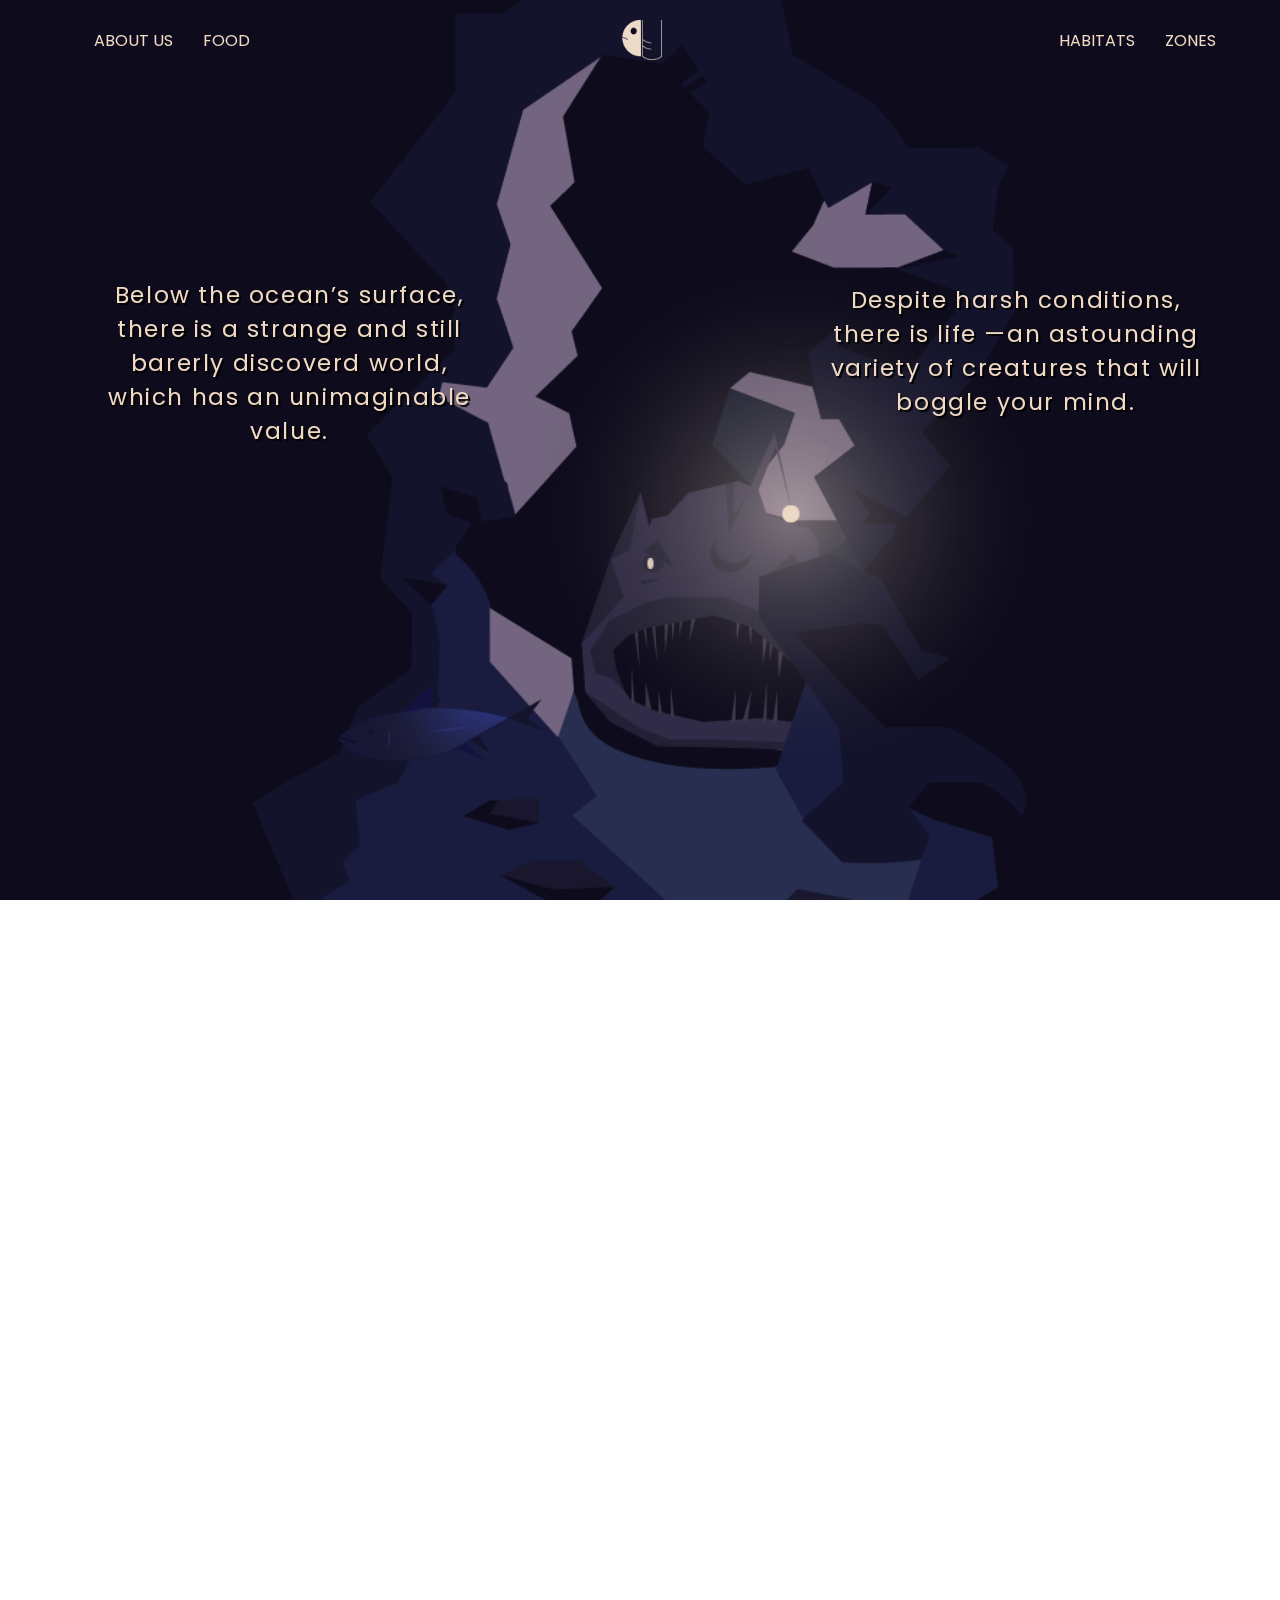
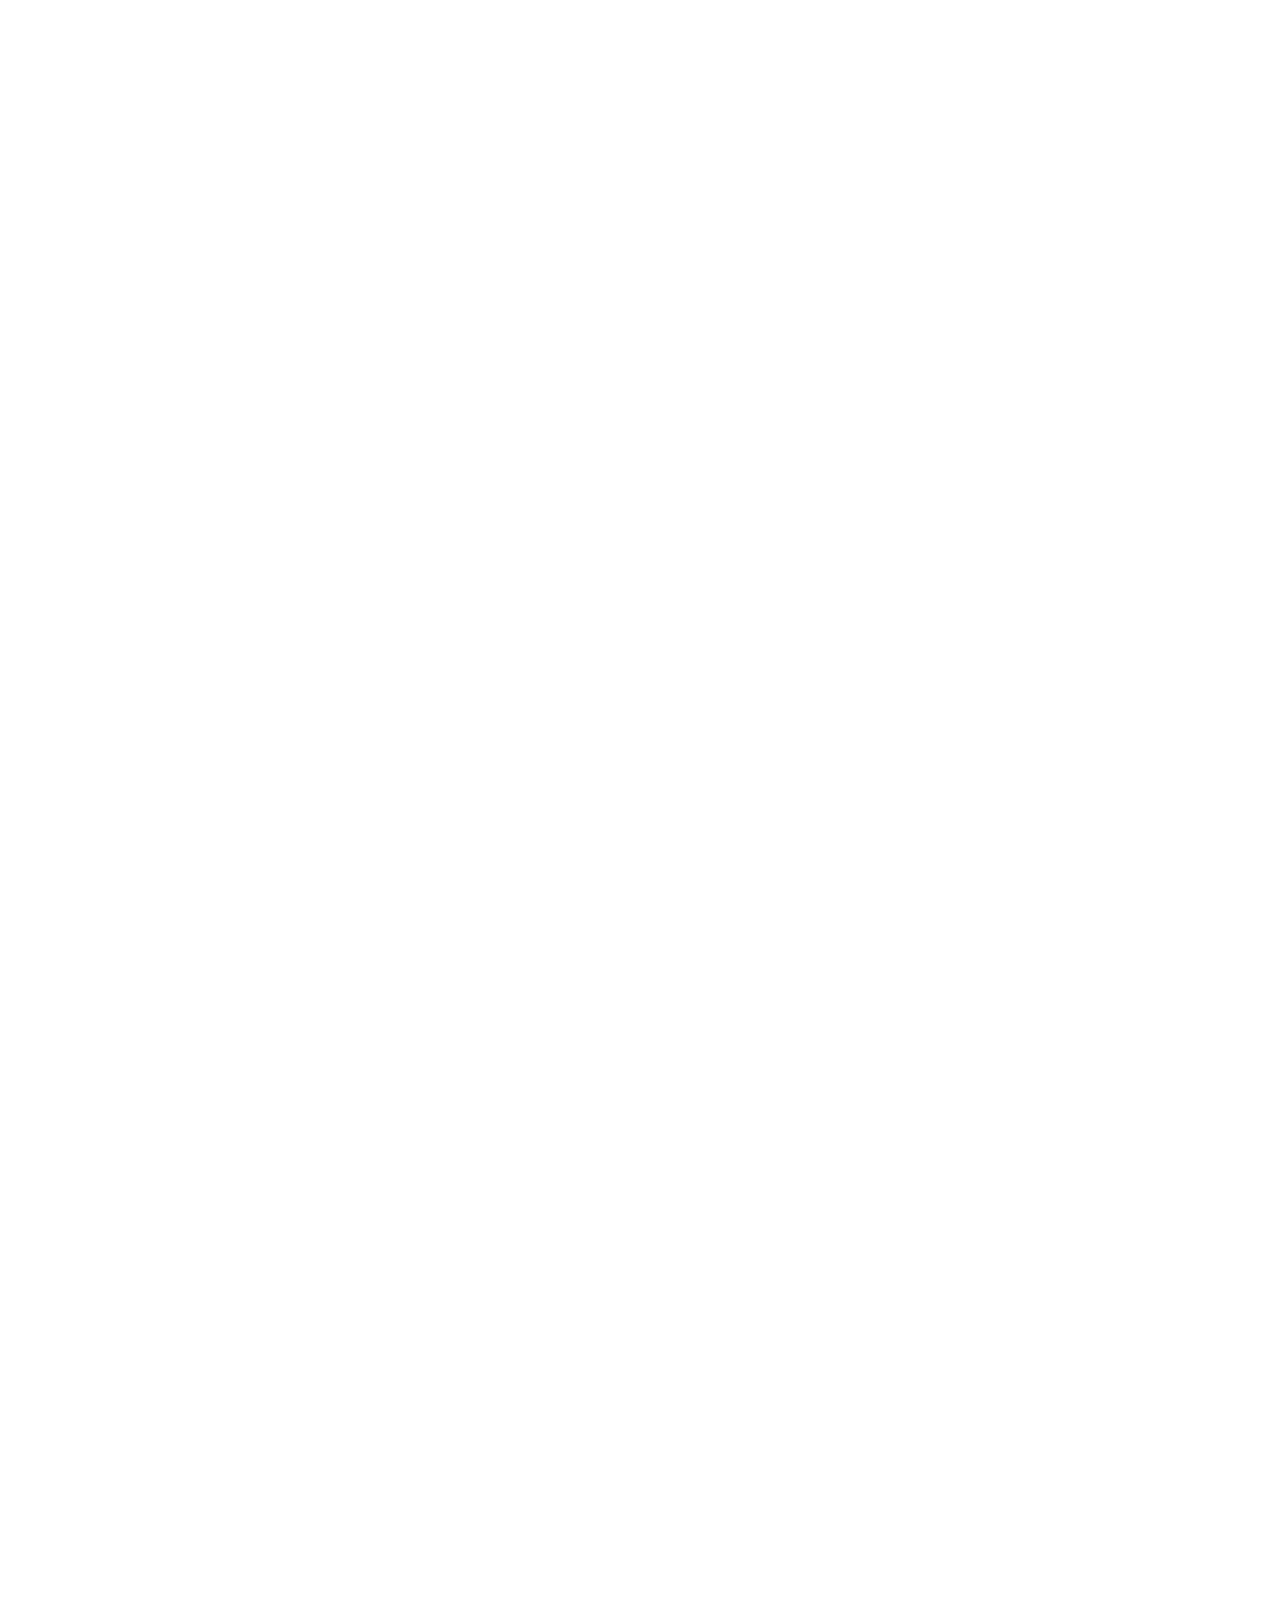
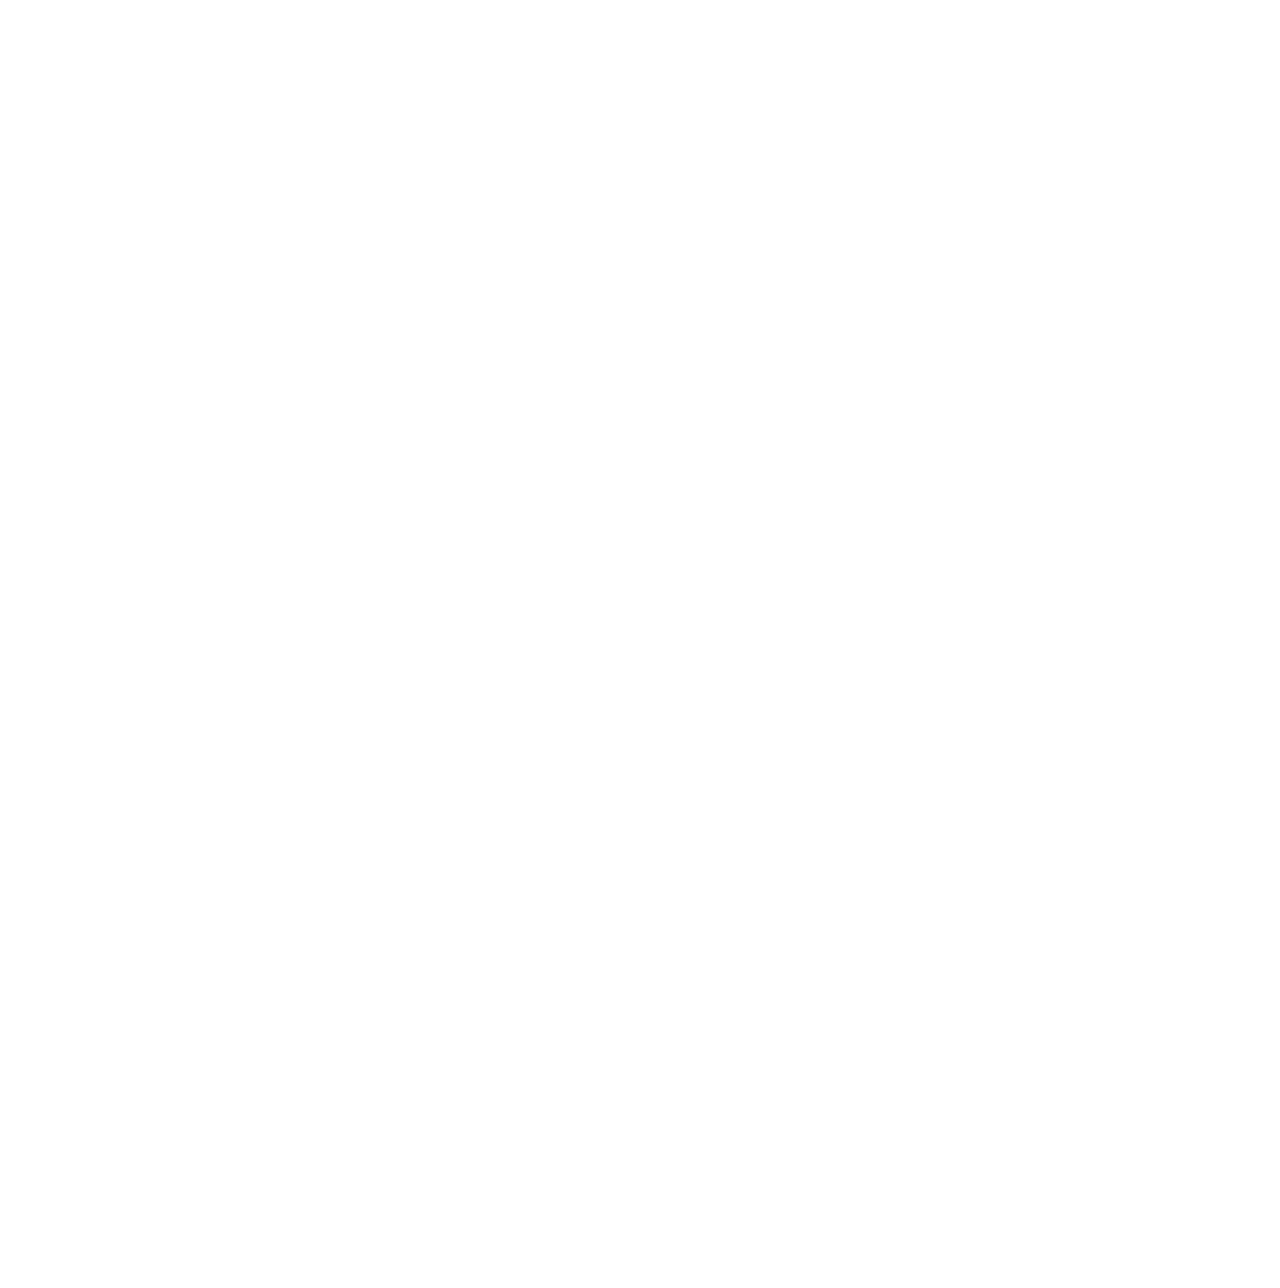
==== index.html @ 4311c2a6 "CRAB" ====
<!DOCTYPE html>
<html lang="en">
<head>
    <meta charset="UTF-8">
    <meta name="viewport" content="width=device-width, initial-scale=1.0">
    <title>Home</title>
    <link rel="stylesheet" href="css/style.css">
</head>
<body>
 
   
<!--
  __          __  _   _     _         _                             _____                                    _  _   
  \ \        / / (_) | |   | |       | |                           / ____|                                  | || |  
   \ \  /\  / /   _  | |_  | |__     | |   ___   __   __   ___    | |  __   _ __    ___    _   _   _ __     | || |_ 
    \ \/  \/ /   | | | __| | '_ \    | |  / _ \  \ \ / /  / _ \   | | |_ | | '__|  / _ \  | | | | | '_ \    |__   _|
     \  /\  /    | | | |_  | | | |   | | | (_) |  \ V /  |  __/   | |__| | | |    | (_) | | |_| | | |_) |      | |  
      \/  \/     |_|  \__| |_| |_|   |_|  \___/    \_/    \___|    \_____| |_|     \___/   \__,_| | .__/       |_|  
                                                                                                  | |               
                                                                                                  |_|                 
-->                                                                                                 
<!--HEADER STARTS-->
  <div class="header">




    <div class="menumain">

        <div class="outer-menu">
          <input class="checkbox-toggle" type="checkbox" />
          <div class="hamburger">
            <div></div>
        </div>

          <div class="menu">
              
            <div>
              <div>
                <ul>
                  
                  <a href="index.html">
                    <img src="img/logo2.png" alt="logo" id="logoham" />
                  </a>
                  <li><a href="habitats.html">HABITATS</a></li>
                  <li><a href="food.html">FOOD</a></li>
                  <li><a href="aboutus.html">ABOUT US</a></li>
                  <li><a href="zones.html">ZONES</a></li>
      
                </ul>
              </div>
            </div>
          </div>
        </div>

      </div>




      <div class="logo">
        <a href="index.html">
          <img src="img/logo2.png" alt="logo" id="logo"/>
        </a>

      </div>


    <div class="extension">
      
    </div>


  </div>


  
  <!--HEADER ENDS-->


  <!--body-->
  <div class="body1">

    <div class="headerdesktop">

      <div class="menudekstop">
         
            <li><a href="aboutus.html" class="menuhover">ABOUT US</a></li>
            <li><a href="food.html" class="menuhover">FOOD</a></li>

          
        </div>

        <div class="logodekstop">
      
        
          <a href="index.html">
            <img src="img/logo2.png" alt="logo" class="logodekstop"/>
          </a>
        
        </div>



      <div class="menudekstop2">
         
        
          <li><a href="habitats.html" class="menuhover">HABITATS</a></li>
          <li><a href="zones.html" class="menuhover">ZONES</a></li>
        
      </div>

  </div>

     <div class="textonhomepagedesk">
        <div class="body1text1">
          <p> Below the ocean’s surface, there is a strange and still barerly discoverd world, which has an unimaginable value.  </p>
        </div>


          <div class="body1text2">
            <p>   Despite harsh conditions, there is life —an astounding variety of creatures that will boggle your mind. </p>
          </div>
    </div>

  </div>

  <div class="body2">

    <span class="divedown">LET’S DIVE DOWN</span>
    
    
  </div>



  <div class="body3">

    <span class="spiecename"> The twilight zone</span>
      
      <div class="item box-1 dbox1">
        <a href="fish1.html">
          <img src="img/Pteropoda.jpg" alt="image" class="item ditem1" id="imtb"/>
        </a>
      </div>

      <div class="item box-2 dbox2">
        <a href="fish2.html"">
          <img src="img/homepageimg2.jpg" alt="image" class="item ditem2" id="imtb"/>
        </a>
      </div>

 


    <div class="item box-3">
      <a href="index.html">
        <img src="img/homepageimg3.jpg" alt="image" class="item ditem3" id="imtb"/>
      </a>
    </div>


    <span class="spiecenamewithspace"> The twilight zone</span>

    <div class="item box-4">
      <a href="index.html">
        <img src="img/homepageimg4.jpg" alt="image" class="item" id="imtb"/>
      </a>
    </div>

    <div class="item box-5">
      <a href="index.html">
        <img src="img/homepageimg5.jpg" alt="image" class="item" id="imtb"/>
      </a>
    </div>


    <div class="item box-6">
      <a href="index.html">
        <img src="img/homepageurl6.png" alt="image" class="item" id="imtb"/>
      </a>
    </div>

    <div class="item box-7">
      <a href="index.html">
        <img src="img/homepageimg7.jpg" alt="image" class="item" id="imtb"/>
      </a>
    </div>

    

    <span class="spiecenamewithspace"> TThe abyssal zone</span>

    


    <div class="item box-6">
      <a href="index.html">
        <img src="img/homepageimg13.jpg" alt="image" class="item" id="imtb"/>
      </a>
    </div>

    <div class="item box-7">
      <a href="index.html">
        <img src="img/homepageimg14.jpg" alt="image" class="item" id="imtb"/>
      </a>
    </div>


    <div class="item box-7">
      <a href="index.html">
        <img src="img/plasticbag.jpg" alt="image" class="item" id="imtb"/>
      </a>
    </div>

  </div>

  <!--body ends-->



<!--GALLERY DESKTOP-->

<div class="gallery">

  <div class="firststlineingallery">
            <div class="snip1104" class="gallery1stline" >
              
              <img src="img/Pteropoda.jpg" alt="sample35" class="gimage1" />
              <figcaption>
                <h2>Sea <span> Angel</span></h2>
              </figcaption>
              <a href="fish1.html"></a>
            </div>

            <div class="empty"></div>



            <div class="snip1104" class="gallery1stline" >
              <img src="img/homepageurl6.png" alt="sample35" class="gimage1" />
              <figcaption>
                <h2>Giant<span> Isopod</span></h2>
              </figcaption>
              <a href="food.html"></a>
            </div>



          
  </div>



</div>



<div class="gallery">

    <div class="secondlineingallery" >
     
     
      <div class="snip1108" class="leftimageblock" >
        <img src="img/homepageimg2.jpg" alt="sample35" class="gimage44"  />
        <figcaption>
          <h2>Spider<span> Crab</span></h2>
        </figcaption>
        <a href="fish2.html"></a>
      </div>



        
          <div class="empty"></div>


    
          <div class="gallery2stline" >
            <div class="snip1107">
            <img src="img/homepageimg5.jpg" alt="sample35" class="gimage4"  />
            <figcaption>
              <h2>barreleye<span></span></h2>
            </figcaption>
            <a href="food.html"></a>
          </div>
            <div class="space"></div>
            <div class="snip1107">
            <img src="img/notusedyet.jpg" alt="sample35" class="gimage4"  />
            <figcaption>
              <h2>Vampire<span> squid</span></h2>
            </figcaption>
            <a href="food.html"></a>
            </div>

          </div>


       

      
  </div>
</div>


  <div class="gallery">

          


              <div class="snip1106" class="gallery1stline" >
                <img src="img/homepageimg3.jpg" alt="sample35" class="gimage3" />
                <figcaption>
                  <h2>firefly <span> squid</span></h2>
                </figcaption>
                <a href="food.html"></a>
              </div>
    
   
  
  
  </div>





  <div class="gallery">
    <div class="firststlineingallery">
      <div class="snip1109" class="gallery1stline" >
        <img src="img/homepageimg4.jpg" alt="sample35" class="gimage1" />
        <figcaption>
          <h2>Anglerfish <span> </span></h2>
        </figcaption>
        <a href="food.html"></a>
      </div>

      <div class="empty"></div>



      <div class="snip1109" class="gallery1stline" >
        <img src="img/homepageimg14.jpg" alt="sample35" class="gimage1" />
        <figcaption>
          <h2>fangtooth <span> fish</span></h2>
        </figcaption>
        <a href="food.html"></a>
      </div>



    
</div>




  
  
  </div>


  <div class="gallery">

          


    <div class="snip1106" class="gallery1stline" >
      <img src="img/plasticbag.jpg" alt="sample35" class="gimage3" />
      <figcaption>
        <h2>Plastic <span> Bag</span></h2>
      </figcaption>
      <a href="food.html"></a>
    </div>




</div>





<!-- END GALLERY DESKTOP-->

  
    
</body>
</html>
---- css/style.css ----
@import url("https://fonts.googleapis.com/css2?family=Poppins:wght@200&display=swap");
body {
  margin: 0;
  font-family: 'Poppins', sans-serif;
  height: 100vh;
  -webkit-perspective: 1px;
          perspective: 1px;
  -webkit-transform-style: preserve-3d;
          transform-style: preserve-3d;
  overflow-x: hidden;
  overflow-y: auto;
}

html {
  overflow: hidden;
}

/*HEADER STARTS*/
.header {
  background-color: #161B33;
  display: -webkit-box;
  display: -ms-flexbox;
  display: flex;
  height: 62px;
  padding-left: 15px;
  padding-right: 31px;
  /*Sticky header kod*/
  position: fixed;
  top: 0;
  left: 0;
  z-index: 9999;
  width: 100%;
  height: 50px;
  /*////Sticky header kod*/
}

.header .menumain {
  color: white;
  -ms-flex-item-align: center;
      -ms-grid-row-align: center;
      align-self: center;
  -webkit-box-flex: 1;
      -ms-flex: 1;
          flex: 1;
}

.header .menumain .flex-center {
  display: -webkit-box;
  display: -ms-flexbox;
  display: flex;
  -webkit-box-align: center;
      -ms-flex-align: center;
          align-items: center;
  -webkit-box-pack: center;
      -ms-flex-pack: center;
          justify-content: center;
}

.header .menumain * {
  -webkit-box-sizing: border-box;
          box-sizing: border-box;
  font-family: 'Poppins', sans-serif;
  font-weight: 300;
}

.header .menumain a,
.header .menumain a:visited,
.header .menumain a:hover,
.header .menumain a:active {
  color: inherit;
  text-decoration: none;
}

.header .menumain h1 {
  font-family: 'Poppins', sans-serif;
  font-weight: 400;
  font-size: 3em;
  text-align: center;
}

.header .menumain .outer-menu {
  top: 10vh;
  left: 0;
  z-index: 1;
}

.header .menumain .outer-menu .checkbox-toggle {
  position: absolute;
  top: 0;
  left: 0;
  z-index: 2;
  cursor: pointer;
  width: 60px;
  height: 60px;
  opacity: 0;
}

.header .menumain .outer-menu .checkbox-toggle:checked + .hamburger > div {
  -webkit-transform: rotate(135deg);
  transform: rotate(135deg);
}

.header .menumain .outer-menu .checkbox-toggle:checked + .hamburger > div:before,
.header .menumain .outer-menu .checkbox-toggle:checked + .hamburger > div:after {
  top: 0;
  -webkit-transform: rotate(90deg);
  transform: rotate(90deg);
}

.header .menumain .outer-menu .checkbox-toggle:checked + .hamburger > div:after {
  opacity: 0;
}

.header .menumain .outer-menu .checkbox-toggle:checked ~ .menu {
  pointer-events: auto;
  visibility: visible;
}

.header .menumain .outer-menu .checkbox-toggle:checked ~ .menu > div {
  -webkit-transform: scale(1);
  transform: scale(1);
  -webkit-transition-duration: 0.75s;
          transition-duration: 0.75s;
}

.header .menumain .outer-menu .checkbox-toggle:checked ~ .menu > div > div {
  opacity: 1;
  -webkit-transition: opacity 0.4s ease 0.4s;
  transition: opacity 0.4s ease 0.4s;
}

.header .menumain .outer-menu .checkbox-toggle:checked:hover + .hamburger > div {
  -webkit-transform: rotate(225deg);
  transform: rotate(225deg);
}

.header .menumain .outer-menu .hamburger {
  position: absolute;
  top: 0;
  z-index: 1;
  width: 60px;
  height: 50px;
  padding: 0.5em 1em;
  border-radius: 0 0.12em 0.12em 0;
  cursor: pointer;
  -webkit-transition: -webkit-box-shadow 0.4s ease;
  transition: -webkit-box-shadow 0.4s ease;
  transition: box-shadow 0.4s ease;
  transition: box-shadow 0.4s ease, -webkit-box-shadow 0.4s ease;
  -webkit-backface-visibility: hidden;
  backface-visibility: hidden;
  display: -webkit-box;
  display: -ms-flexbox;
  display: flex;
  -webkit-box-align: center;
      -ms-flex-align: center;
          align-items: center;
  -webkit-box-pack: center;
      -ms-flex-pack: center;
          justify-content: center;
}

.header .menumain .outer-menu .hamburger > div {
  position: relative;
  -webkit-box-flex: 0;
      -ms-flex: none;
          flex: none;
  width: 100%;
  height: 2px;
  background: #F1DAC4;
  -webkit-transition: all 0.4s ease;
  transition: all 0.4s ease;
  display: -webkit-box;
  display: -ms-flexbox;
  display: flex;
  -webkit-box-align: center;
      -ms-flex-align: center;
          align-items: center;
  -webkit-box-pack: center;
      -ms-flex-pack: center;
          justify-content: center;
}

.header .menumain .outer-menu .hamburger > div:before,
.header .menumain .outer-menu .hamburger > div:after {
  content: "";
  position: absolute;
  z-index: 1;
  top: -10px;
  left: 0;
  width: 100%;
  height: 2px;
  background: inherit;
  -webkit-transition: all 0.4s ease;
  transition: all 0.4s ease;
}

.header .menumain .outer-menu .hamburger > div:after {
  top: 10px;
}

.header .menumain .outer-menu .menu {
  position: fixed;
  top: 0;
  left: 0;
  width: 100%;
  height: 100%;
  pointer-events: none;
  visibility: hidden;
  overflow: hidden;
  -webkit-backface-visibility: hidden;
  backface-visibility: hidden;
  outline: 1px solid transparent;
  display: -webkit-box;
  display: -ms-flexbox;
  display: flex;
  -webkit-box-align: center;
      -ms-flex-align: center;
          align-items: center;
  -webkit-box-pack: center;
      -ms-flex-pack: center;
          justify-content: center;
}

.header .menumain .outer-menu .menu > div {
  width: 200vw;
  height: 200vw;
  color: #fefefe;
  background-image: url(../img/menu-backgroundblur.png);
  background-size: cover;
  border-radius: 50%;
  -webkit-transition: all 0.4s ease;
  transition: all 0.4s ease;
  -webkit-box-flex: 0;
      -ms-flex: none;
          flex: none;
  -webkit-transform: scale(0);
  transform: scale(0);
  -webkit-backface-visibility: hidden;
  backface-visibility: hidden;
  overflow: hidden;
  display: -webkit-box;
  display: -ms-flexbox;
  display: flex;
  -webkit-box-align: center;
      -ms-flex-align: center;
          align-items: center;
  -webkit-box-pack: center;
      -ms-flex-pack: center;
          justify-content: center;
}

.header .menumain .outer-menu .menu > div > div {
  text-align: center;
  max-width: 90vw;
  max-height: 100vh;
  opacity: 0;
  -webkit-transition: opacity 0.4s ease;
  transition: opacity 0.4s ease;
  overflow-y: auto;
  -webkit-box-flex: 0;
      -ms-flex: none;
          flex: none;
  display: -webkit-box;
  display: -ms-flexbox;
  display: flex;
  -webkit-box-align: center;
      -ms-flex-align: center;
          align-items: center;
  -webkit-box-pack: center;
      -ms-flex-pack: center;
          justify-content: center;
}

.header .menumain .outer-menu .menu > div > div > ul {
  list-style: none;
  padding: 0 1em;
  margin: 0;
  display: block;
  max-height: 100vh;
}

.header .menumain .outer-menu .menu > div > div > ul > li {
  padding: 0;
  margin: 1em;
  font-size: 24px;
  display: block;
}

.header .menumain .outer-menu .menu > div > div > ul > li > a {
  position: relative;
  display: inline;
  cursor: pointer;
  -webkit-transition: color 0.4s ease;
  transition: color 0.4s ease;
}

.header .menumain .outer-menu .menu > div > div > ul > li > a:hover {
  color: #F1DAC4;
}

.header .menumain .outer-menu .menu > div > div > ul > li > a:hover:after {
  width: 100%;
}

.header .menumain .outer-menu .menu > div > div > ul > li > a:after {
  content: "";
  position: absolute;
  z-index: 1;
  bottom: -0.15em;
  left: 0;
  width: 0;
  height: 2px;
  background: #F1DAC4;
  -webkit-transition: width 0.4s ease;
  transition: width 0.4s ease;
}

.header .logo {
  color: white;
  -ms-flex-item-align: center;
      -ms-grid-row-align: center;
      align-self: center;
  -webkit-box-flex: 2;
      -ms-flex: 2;
          flex: 2;
  text-align: center;
}

.header .logo #logo {
  width: 45px;
  height: 40px;
  padding-top: 10px;
}

.header .extension {
  background-color: #982828;
  -ms-flex-item-align: center;
      -ms-grid-row-align: center;
      align-self: center;
  -webkit-box-flex: 1;
      -ms-flex: 1;
          flex: 1;
}

.header #logoham {
  width: 135px;
  height: 120px;
}

/*HEADER ENDS*/
/*BODY1 Begins*/
.body1 {
  background-image: url(../img/ilustrejszynFinished.png);
  background-size: cover;
  background-position: 50% 10%;
  width: 100%;
  height: 100vh;
  display: -webkit-box;
  display: -ms-flexbox;
  display: flex;
  -webkit-box-orient: vertical;
  -webkit-box-direction: normal;
      -ms-flex-direction: column;
          flex-direction: column;
  -webkit-box-pack: start;
      -ms-flex-pack: start;
          justify-content: start;
}

.body1 .body1text1 {
  color: #F1DAC4;
  font-size: 18px;
  text-align: center;
  padding-left: 30px;
  padding-right: 30px;
  font-weight: 900;
  text-shadow: 2px 2px 1px black;
}

.body1 .body1text2 {
  color: #F1DAC4;
  font-size: 18px;
  text-align: center;
  padding-left: 30px;
  padding-right: 30px;
  margin-top: 30px;
  text-shadow: 2px 2px 1px black;
}

.textonhomepagedesk {
  margin-top: 60px;
  letter-spacing: 0.1em;
}

/*BODY1 End*/
/*BODY2 Begins*/
.body2 {
  background-color: #161B33;
  color: #F1DAC4;
  height: 10%;
  font-size: 2rem;
  display: -webkit-box;
  display: -ms-flexbox;
  display: flex;
  -webkit-box-pack: center;
      -ms-flex-pack: center;
          justify-content: center;
  -webkit-box-align: center;
      -ms-flex-align: center;
          align-items: center;
  padding-top: 35px;
  padding-bottom: 90px;
}

/*BODY2 End*/
/*BODY 3 begins*/
.body3 {
  display: -webkit-box;
  display: -ms-flexbox;
  display: flex;
  -webkit-box-orient: vertical;
  -webkit-box-direction: normal;
      -ms-flex-direction: column;
          flex-direction: column;
  -webkit-box-align: center;
      -ms-flex-align: center;
          align-items: center;
  background: black;
  background: -webkit-gradient(linear, left bottom, left top, color-stop(16%, #0d0c1d), color-stop(85%, #161b33));
  background: linear-gradient(0deg, #0d0c1d 16%, #161b33 85%);
  /*box highlights
    #imtb{
        border-top: 3px double $yellowtext;
        border-bottom: 3px double $yellowtext;
        border-radius: 31px;
    }
boxhightlight*/
}

.body3 .item {
  width: 100%;
  height: 195px;
  background-size: cover;
  margin-bottom: 50px;
}

/*BODY 3 end*/
.spiecename {
  color: #F1DAC4;
  margin-bottom: 35px;
  font-size: 1.4em;
}

.spiecenamewithspace {
  color: #F1DAC4;
  margin-top: 80px;
  margin-bottom: 35px;
  font-size: 1.4em;
}

.body1article {
  width: 100%;
  height: 675px;
  display: -webkit-box;
  display: -ms-flexbox;
  display: flex;
  -webkit-box-orient: vertical;
  -webkit-box-direction: normal;
      -ms-flex-direction: column;
          flex-direction: column;
  -webkit-box-pack: center;
      -ms-flex-pack: center;
          justify-content: center;
  background-image: url(../img/seafloor.jpg);
  background-size: cover;
  background-position: 20% 90%;
}

.body1article .seafloortext {
  color: #F1DAC4;
  text-align: center;
  font-size: 39px;
  font-weight: 800;
}

.body2article {
  background-color: #0D0C1D;
  color: white;
  height: 100%;
  font-size: 18px;
  display: -webkit-box;
  display: -ms-flexbox;
  display: flex;
  -webkit-box-pack: center;
      -ms-flex-pack: center;
          justify-content: center;
  -webkit-box-align: center;
      -ms-flex-align: center;
          align-items: center;
  padding-top: 5px;
  padding-bottom: 5px;
}

.body2article .arttext1 {
  text-align: center;
}

.body3article {
  display: -webkit-box;
  display: -ms-flexbox;
  display: flex;
  -webkit-box-orient: vertical;
  -webkit-box-direction: normal;
      -ms-flex-direction: column;
          flex-direction: column;
  -webkit-box-align: center;
      -ms-flex-align: center;
          align-items: center;
  background-color: #0D0C1D;
}

.body3article .itemarticle {
  width: 100%;
  height: 195px;
  background-size: cover;
  margin-bottom: 50px;
}

/*DESKTOP CODE*/
.headerdesktop {
  display: none;
}

.gallery {
  display: none;
}

/*DESKTOP CODE*/
@media (min-width: 769px) {
  .header {
    display: none;
  }
  .body1 {
    background-image: none;
  }
  a {
    color: #F1DAC4;
    text-decoration: none;
  }
  li {
    list-style-type: none;
    margin-left: 30px;
  }
  .headerdesktop {
    display: -webkit-box;
    display: -ms-flexbox;
    display: flex;
    padding-top: 20px;
    padding-bottom: 20px;
  }
  .headerdesktop .logodekstop {
    width: 45px;
    height: 40px;
    -webkit-box-flex: 1;
        -ms-flex-positive: 1;
            flex-grow: 1;
    text-align: center;
  }
  .headerdesktop .menudekstop {
    display: -webkit-box;
    display: -ms-flexbox;
    display: flex;
    -webkit-box-flex: row;
        -ms-flex: row;
            flex: row;
    margin-left: 5%;
    -ms-flex-item-align: center;
        align-self: center;
  }
  .headerdesktop .menudekstop2 {
    display: -webkit-box;
    display: -ms-flexbox;
    display: flex;
    -webkit-box-flex: row;
        -ms-flex: row;
            flex: row;
    -ms-flex-item-align: center;
        align-self: center;
    margin-right: 5%;
  }
  .body2 {
    height: 20%;
  }
  .body1::before {
    content: "";
    width: 100vw;
    height: 100vh;
    top: 0;
    left: 0;
    background-image: url("../img/ilustrejszynFinished.png");
    background-position: 50% 50%;
    background-size: cover;
    position: absolute;
    z-index: -1;
    -webkit-transform: translateZ(-1px) scale(2);
            transform: translateZ(-1px) scale(2);
  }
  .body1 {
    -webkit-box-sizing: border-box;
            box-sizing: border-box;
    -webkit-transform-style: preserve-3d;
            transform-style: preserve-3d;
    height: 100vh;
    display: -webkit-box;
    display: -ms-flexbox;
    display: flex;
    -webkit-box-orient: vertical;
    -webkit-box-direction: normal;
        -ms-flex-direction: column;
            flex-direction: column;
    -webkit-box-pack: start;
        -ms-flex-pack: start;
            justify-content: flex-start;
    width: 100vw;
  }
  .body1 .textonhomepagedesk {
    display: -webkit-box;
    display: -ms-flexbox;
    display: flex;
    -webkit-box-orient: horizontal;
    -webkit-box-direction: normal;
        -ms-flex-direction: row;
            flex-direction: row;
    -webkit-box-pack: justify;
        -ms-flex-pack: justify;
            justify-content: space-between;
  }
  .body1 .textonhomepagedesk .body1text1 {
    color: #F1DAC4;
    font-size: 23px;
    height: 250px;
    width: 400px;
    padding-left: 7%;
    padding-top: 9%;
    font-weight: normal;
  }
  .body1 .textonhomepagedesk .body1text2 {
    color: #F1DAC4;
    font-size: 23px;
    height: 250px;
    width: 400px;
    padding-right: 5%;
    padding-top: 7%;
  }
  .body2 {
    background-color: #161B33;
    padding: 50px 50px;
    z-index: 2;
    position: relative;
  }
  .body2 .divedown {
    font-size: 2em;
    color: #F1DAC4;
    font-weight: 700;
  }
  .spiecenamewithspace, .spiecename {
    display: none;
  }
  .body3 {
    display: none;
  }
  .gallery {
    background-color: #161B33;
    display: -webkit-box;
    display: -ms-flexbox;
    display: flex;
    padding-left: 4.9%;
    padding-right: 4.9%;
    padding-bottom: 71px;
    z-index: 2;
    position: relative;
  }
  .gallery .firststlineingallery {
    display: -webkit-box;
    display: -ms-flexbox;
    display: flex;
  }
  .gallery .firststlineingallery .gimage1 {
    width: 100%;
    height: 100%;
  }
  .gallery .firststlineingallery .gallery1stline {
    -webkit-box-flex: 1;
        -ms-flex: 1;
            flex: 1;
  }
  .gallery .firststlineingallery .empty {
    background-color: #161B33;
    width: 4.9%;
  }
  .gallery .secondlineingallery {
    display: -webkit-box;
    display: -ms-flexbox;
    display: flex;
  }
  .gallery .secondlineingallery .leftgimage {
    width: 100%;
    height: 100%;
    max-width: 812px;
    max-height: 750px;
  }
  .gallery .secondlineingallery .leftimageblock {
    -webkit-box-flex: 1;
        -ms-flex: 1;
            flex: 1;
  }
  .gallery .secondlineingallery .empty {
    background-color: #161B33;
    width: 4.9%;
  }
  .gallery .secondlineingallery .gimage2 {
    width: 100%;
    height: 100%;
    max-width: 812px;
    max-height: 330px;
  }
  .gallery .secondlineingallery .space {
    padding-bottom: 71px;
  }
  .gallery .secondlineingallery .gallery2stline {
    display: -webkit-box;
    display: -ms-flexbox;
    display: flex;
    -webkit-box-orient: vertical;
    -webkit-box-direction: normal;
        -ms-flex-direction: column;
            flex-direction: column;
    -webkit-box-pack: center;
        -ms-flex-pack: center;
            justify-content: center;
    -webkit-box-flex: 1;
        -ms-flex: 1;
            flex: 1;
  }
  .gallery .secondlineingallery .emptyhorizontal {
    background-color: #161B33;
  }
  .gimage3 {
    width: 100%;
    height: 100%;
    max-height: 600px;
    display: -webkit-box;
    display: -ms-flexbox;
    display: flex;
  }
  .gimage4 {
    width: 100%;
    height: 100%;
    background-size: cover;
  }
  .gimage44 {
    width: 100%;
    height: 100%;
    background-size: cover;
  }
  .menuhover:hover {
    -webkit-mask-image: linear-gradient(-75deg, rgba(105, 23, 23, 0.6) 30%, #000 50%, rgba(0, 0, 0, 0.6) 70%);
    -webkit-mask-size: 200%;
    -webkit-animation: shine 2.5s infinite;
            animation: shine 2.5s infinite;
  }
  @-webkit-keyframes shine {
    from {
      -webkit-mask-position: 150%;
    }
    to {
      -webkit-mask-position: -50%;
    }
  }
  /*Galery animation FIRST*/
  div.snip1104 {
    position: relative;
    overflow: hidden;
    background: #000000;
    color: #ffffff;
    text-align: center;
    -webkit-box-flex: 1;
        -ms-flex: 1;
            flex: 1;
  }
  div.snip1104 * {
    -webkit-box-sizing: border-box;
    box-sizing: border-box;
    -webkit-transition: all 0.4s ease-in-out;
    transition: all 0.4s ease-in-out;
  }
  div.snip1104 img {
    max-width: 100%;
    position: relative;
    opacity: 0.4;
  }
  div.snip1104 figcaption {
    position: absolute;
    top: 0;
    left: 0;
    bottom: 0;
    right: 0;
  }
  div.snip1104 h2 {
    position: absolute;
    left: 40px;
    right: 40px;
    display: inline-block;
    background: #000000;
    -webkit-transform: skew(-10deg) rotate(-10deg) translate(0, -50%);
    transform: skew(-10deg) rotate(-10deg) translate(0, -50%);
    padding: 12px 5px;
    margin: 0;
    top: 50%;
    text-transform: uppercase;
    font-weight: 400;
  }
  div.snip1104 h2 span {
    font-weight: 800;
  }
  div.snip1104:before {
    height: 90%;
    width: 100%;
    top: 0;
    left: 0;
    content: "";
    background: #3636AF;
    position: absolute;
    -webkit-transition: all 0.3s ease-in-out;
    transition: all 0.3s ease-in-out;
    -webkit-transform: rotate(110deg) translateY(-50%);
    transform: rotate(110deg) translateY(-50%);
  }
  div.snip1104 a {
    left: 0;
    right: 0;
    top: 0;
    bottom: 0;
    position: absolute;
    z-index: 1;
  }
  div.snip1104.blue {
    background: #123851;
  }
  div.snip1104.blue h2 {
    background: #0a212f;
  }
  div.snip1104.red {
    background: #581a14;
  }
  div.snip1104.red h2 {
    background: #36100c;
  }
  div.snip1104.yellow {
    background: #7f5006;
  }
  div.snip1104.yellow h2 {
    background: #583804;
  }
  div.snip1104:hover img,
  div.snip1104.hover img {
    opacity: 1;
    -webkit-transform: scale(1.1);
    transform: scale(1.1);
  }
  div.snip1104:hover h2,
  div.snip1104.hover h2 {
    -webkit-transform: skew(-10deg) rotate(-10deg) translate(-150%, -50%);
    transform: skew(-10deg) rotate(-10deg) translate(-150%, -50%);
  }
  div.snip1104:hover:before,
  div.snip1104.hover:before {
    -webkit-transform: rotate(110deg) translateY(-150%);
    transform: rotate(110deg) translateY(-150%);
  }
  /*Gallery animation first ends*/
  /*Gallery animation second begins*/
  div.snip1106 {
    position: relative;
    overflow: hidden;
    background: #000000;
    color: #ffffff;
    text-align: center;
    -webkit-box-flex: 1;
        -ms-flex: 1;
            flex: 1;
  }
  div.snip1106 * {
    -webkit-box-sizing: border-box;
    box-sizing: border-box;
    -webkit-transition: all 0.4s ease-in-out;
    transition: all 0.4s ease-in-out;
  }
  div.snip1106 img {
    max-width: 100%;
    position: relative;
    opacity: 0.4;
  }
  div.snip1106 figcaption {
    position: absolute;
    top: 0;
    left: 0;
    bottom: 0;
    right: 0;
  }
  div.snip1106 h2 {
    position: absolute;
    left: 40px;
    right: 40px;
    display: inline-block;
    background: #000000;
    -webkit-transform: skew(-10deg) rotate(-10deg) translate(0, -50%);
    transform: skew(-10deg) rotate(-10deg) translate(0, -50%);
    padding: 12px 5px;
    margin: 0;
    top: 50%;
    text-transform: uppercase;
    font-weight: 400;
  }
  div.snip1106 h2 span {
    font-weight: 800;
  }
  div.snip1106:before {
    height: 66%;
    width: 80%;
    top: 0;
    left: 0;
    content: "";
    background: #3636AF;
    position: absolute;
    -webkit-transition: all 0.3s ease-in-out;
    transition: all 0.3s ease-in-out;
    -webkit-transform: rotate(110deg) translateY(-50%);
    transform: rotate(110deg) translateY(-50%);
  }
  div.snip1106 a {
    left: 0;
    right: 0;
    top: 0;
    bottom: 0;
    position: absolute;
    z-index: 1;
  }
  div.snip1106.blue {
    background: #123851;
  }
  div.snip1106.blue h2 {
    background: #0a212f;
  }
  div.snip1106.red {
    background: #581a14;
  }
  div.snip1106.red h2 {
    background: #36100c;
  }
  div.snip1106.yellow {
    background: #7f5006;
  }
  div.snip1106.yellow h2 {
    background: #583804;
  }
  div.snip1106:hover img,
  div.snip1106.hover img {
    opacity: 1;
    -webkit-transform: scale(1.1);
    transform: scale(1.1);
  }
  div.snip1106:hover h2,
  div.snip1106.hover h2 {
    -webkit-transform: skew(-10deg) rotate(-10deg) translate(-150%, -50%);
    transform: skew(-10deg) rotate(-10deg) translate(-150%, -50%);
  }
  div.snip1106:hover:before,
  div.snip1106.hover:before {
    -webkit-transform: rotate(110deg) translateY(-150%);
    transform: rotate(110deg) translateY(-150%);
  }
  div.snip1107 {
    position: relative;
    overflow: hidden;
    background: #000000;
    color: #ffffff;
    text-align: center;
    -webkit-box-flex: 1;
        -ms-flex: 1;
            flex: 1;
  }
  div.snip1107 * {
    -webkit-box-sizing: border-box;
    box-sizing: border-box;
    -webkit-transition: all 0.4s ease-in-out;
    transition: all 0.4s ease-in-out;
  }
  div.snip1107 img {
    max-width: 100%;
    position: relative;
    opacity: 0.4;
  }
  div.snip1107 figcaption {
    position: absolute;
    top: 0;
    left: 0;
    bottom: 0;
    right: 0;
  }
  div.snip1107 h2 {
    position: absolute;
    left: 40px;
    right: 40px;
    display: inline-block;
    background: #000000;
    -webkit-transform: skew(-10deg) rotate(-10deg) translate(0, -50%);
    transform: skew(-10deg) rotate(-10deg) translate(0, -50%);
    padding: 12px 5px;
    margin: 0;
    top: 50%;
    text-transform: uppercase;
    font-weight: 400;
  }
  div.snip1107 h2 span {
    font-weight: 800;
  }
  div.snip1107:before {
    height: 90%;
    width: 100%;
    top: 0;
    left: 3%;
    content: "";
    background: #3636AF;
    position: absolute;
    -webkit-transition: all 0.3s ease-in-out;
    transition: all 0.3s ease-in-out;
    -webkit-transform: rotate(110deg) translateY(-50%);
    transform: rotate(110deg) translateY(-50%);
  }
  div.snip1107 a {
    left: 0;
    right: 0;
    top: 0;
    bottom: 0;
    position: absolute;
    z-index: 1;
  }
  div.snip1107.blue {
    background: #123851;
  }
  div.snip1107.blue h2 {
    background: #0a212f;
  }
  div.snip1107.red {
    background: #581a14;
  }
  div.snip1107.red h2 {
    background: #36100c;
  }
  div.snip1107.yellow {
    background: #7f5006;
  }
  div.snip1107.yellow h2 {
    background: #583804;
  }
  div.snip1107:hover img,
  div.snip1107.hover img {
    opacity: 1;
    -webkit-transform: scale(1.1);
    transform: scale(1.1);
  }
  div.snip1107:hover h2,
  div.snip1107.hover h2 {
    -webkit-transform: skew(-10deg) rotate(-10deg) translate(-150%, -50%);
    transform: skew(-10deg) rotate(-10deg) translate(-150%, -50%);
  }
  div.snip1107:hover:before,
  div.snip1107.hover:before {
    -webkit-transform: rotate(110deg) translateY(-150%);
    transform: rotate(110deg) translateY(-150%);
  }
  div.snip1108 {
    position: relative;
    overflow: hidden;
    background: #000000;
    color: #ffffff;
    text-align: center;
    -webkit-box-flex: 1;
        -ms-flex: 1;
            flex: 1;
  }
  div.snip1108 * {
    -webkit-box-sizing: border-box;
    box-sizing: border-box;
    -webkit-transition: all 0.4s ease-in-out;
    transition: all 0.4s ease-in-out;
  }
  div.snip1108 img {
    max-width: 100%;
    position: relative;
    opacity: 0.4;
  }
  div.snip1108 figcaption {
    position: absolute;
    top: 0;
    left: 0;
    bottom: 0;
    right: 0;
  }
  div.snip1108 h2 {
    position: absolute;
    left: 40px;
    right: 40px;
    display: inline-block;
    background: #000000;
    -webkit-transform: skew(-10deg) rotate(-10deg) translate(0, -50%);
    transform: skew(-10deg) rotate(-10deg) translate(0, -50%);
    padding: 12px 5px;
    margin: 0;
    top: 50%;
    text-transform: uppercase;
    font-weight: 400;
  }
  div.snip1108 h2 span {
    font-weight: 800;
  }
  div.snip1108:before {
    height: 119%;
    width: 175%;
    top: -12%;
    left: -32%;
    content: "";
    background: #3636AF;
    position: absolute;
    -webkit-transition: all 0.3s ease-in-out;
    transition: all 0.3s ease-in-out;
    -webkit-transform: rotate(110deg) translateY(-50%);
    transform: rotate(110deg) translateY(-50%);
  }
  div.snip1108 a {
    left: 0;
    right: 0;
    top: 0;
    bottom: 0;
    position: absolute;
    z-index: 1;
  }
  div.snip1108.blue {
    background: #123851;
  }
  div.snip1108.blue h2 {
    background: #0a212f;
  }
  div.snip1108.red {
    background: #581a14;
  }
  div.snip1108.red h2 {
    background: #36100c;
  }
  div.snip1108.yellow {
    background: #7f5006;
  }
  div.snip1108.yellow h2 {
    background: #583804;
  }
  div.snip1108:hover img,
  div.snip1108.hover img {
    opacity: 1;
    -webkit-transform: scale(1.1);
    transform: scale(1.1);
  }
  div.snip1108:hover h2,
  div.snip1108.hover h2 {
    -webkit-transform: skew(-10deg) rotate(-10deg) translate(-150%, -50%);
    transform: skew(-10deg) rotate(-10deg) translate(-150%, -50%);
  }
  div.snip1108:hover:before,
  div.snip1108.hover:before {
    -webkit-transform: rotate(110deg) translateY(-150%);
    transform: rotate(110deg) translateY(-150%);
  }
  div.snip1109 {
    position: relative;
    overflow: hidden;
    background: #000000;
    color: #ffffff;
    text-align: center;
    -webkit-box-flex: 1;
        -ms-flex: 1;
            flex: 1;
  }
  div.snip1109 * {
    -webkit-box-sizing: border-box;
    box-sizing: border-box;
    -webkit-transition: all 0.4s ease-in-out;
    transition: all 0.4s ease-in-out;
  }
  div.snip1109 img {
    max-width: 100%;
    position: relative;
    opacity: 0.4;
  }
  div.snip1109 figcaption {
    position: absolute;
    top: 0;
    left: 0;
    bottom: 0;
    right: 0;
  }
  div.snip1109 h2 {
    position: absolute;
    left: 40px;
    right: 40px;
    display: inline-block;
    background: #000000;
    -webkit-transform: skew(-10deg) rotate(-10deg) translate(0, -50%);
    transform: skew(-10deg) rotate(-10deg) translate(0, -50%);
    padding: 12px 5px;
    margin: 0;
    top: 50%;
    text-transform: uppercase;
    font-weight: 400;
  }
  div.snip1109 h2 span {
    font-weight: 800;
  }
  div.snip1109:before {
    height: 88%;
    width: 128%;
    top: -10%;
    left: -10%;
    content: "";
    background: #3636AF;
    position: absolute;
    -webkit-transition: all 0.3s ease-in-out;
    transition: all 0.3s ease-in-out;
    -webkit-transform: rotate(110deg) translateY(-50%);
    transform: rotate(110deg) translateY(-50%);
  }
  div.snip1109 a {
    left: 0;
    right: 0;
    top: 0;
    bottom: 0;
    position: absolute;
    z-index: 1;
  }
  div.snip1109.blue {
    background: #123851;
  }
  div.snip1109.blue h2 {
    background: #0a212f;
  }
  div.snip1109.red {
    background: #581a14;
  }
  div.snip1109.red h2 {
    background: #36100c;
  }
  div.snip1109.yellow {
    background: #7f5006;
  }
  div.snip1109.yellow h2 {
    background: #583804;
  }
  div.snip1109:hover img,
  div.snip1109.hover img {
    opacity: 1;
    -webkit-transform: scale(1.1);
    transform: scale(1.1);
  }
  div.snip1109:hover h2,
  div.snip1109.hover h2 {
    -webkit-transform: skew(-10deg) rotate(-10deg) translate(-150%, -50%);
    transform: skew(-10deg) rotate(-10deg) translate(-150%, -50%);
  }
  div.snip1109:hover:before,
  div.snip1109.hover:before {
    -webkit-transform: rotate(110deg) translateY(-150%);
    transform: rotate(110deg) translateY(-150%);
  }
}
/*# sourceMappingURL=style.css.map */
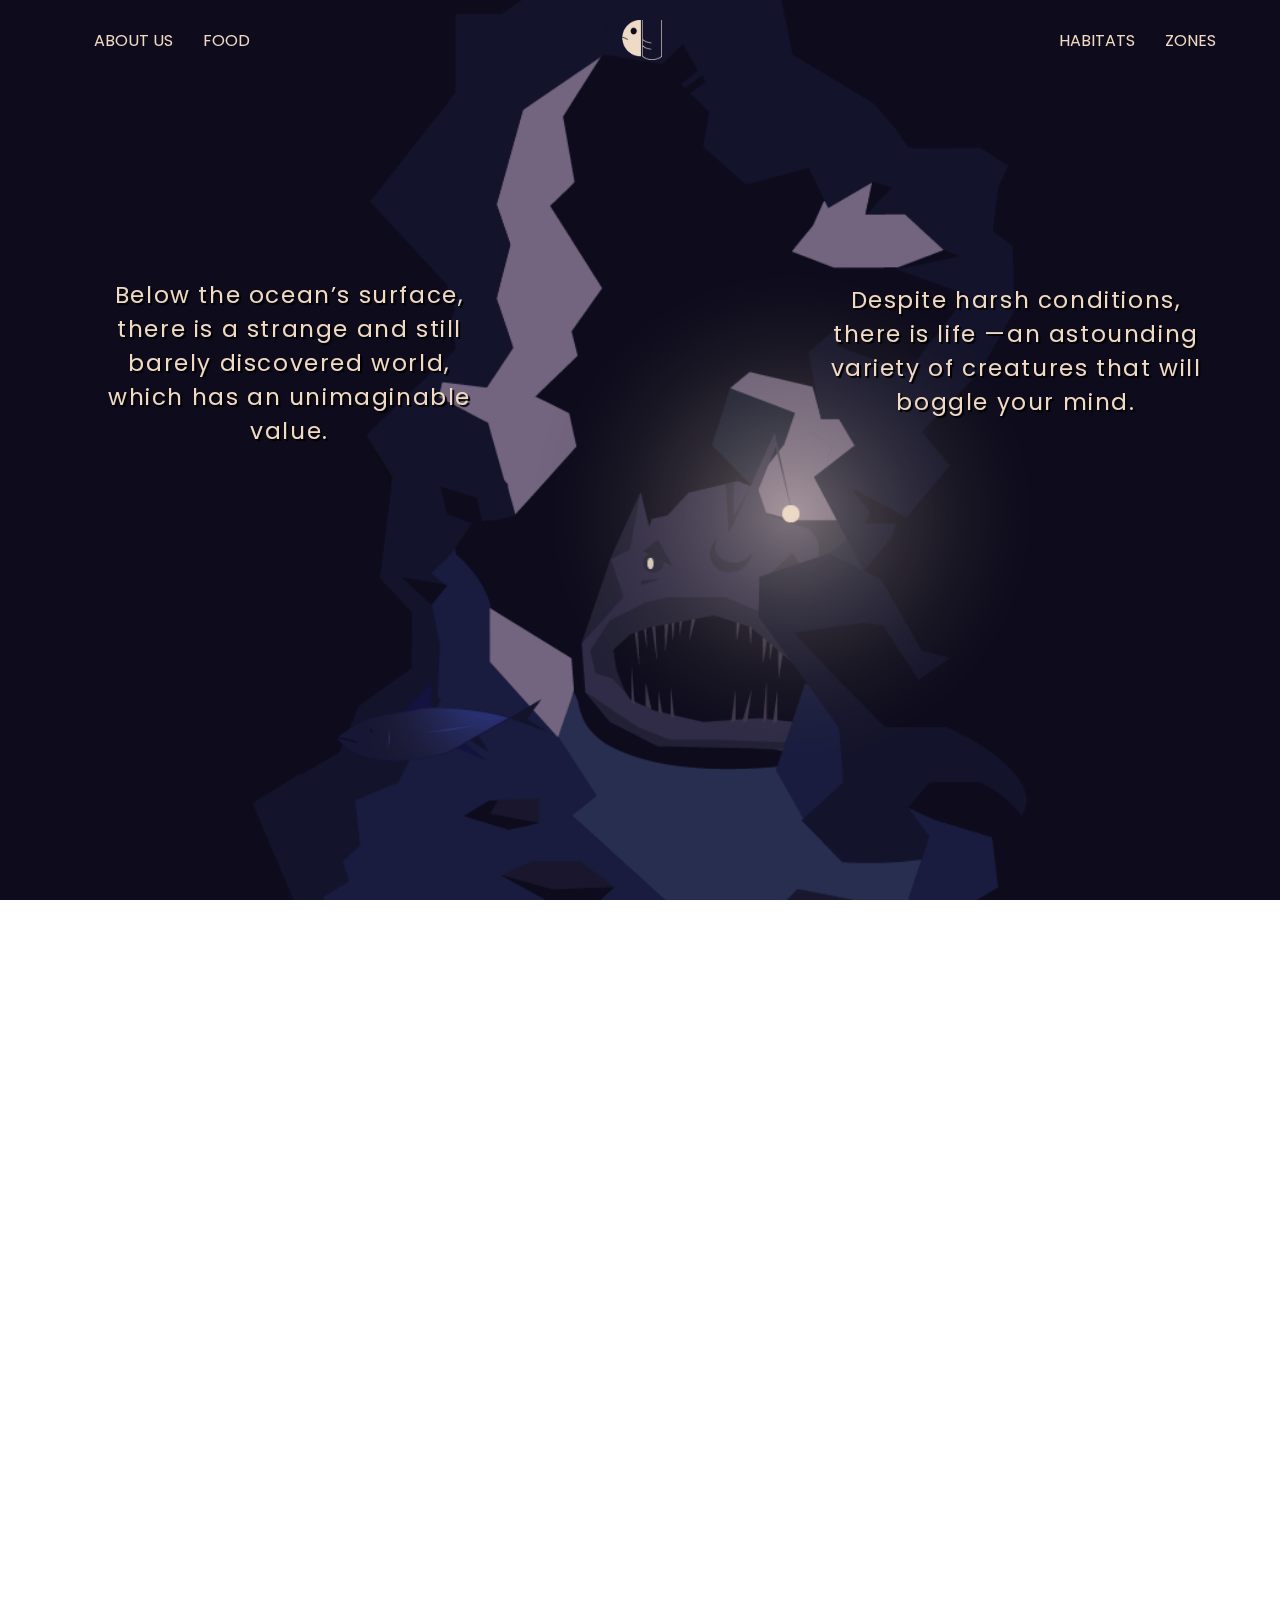
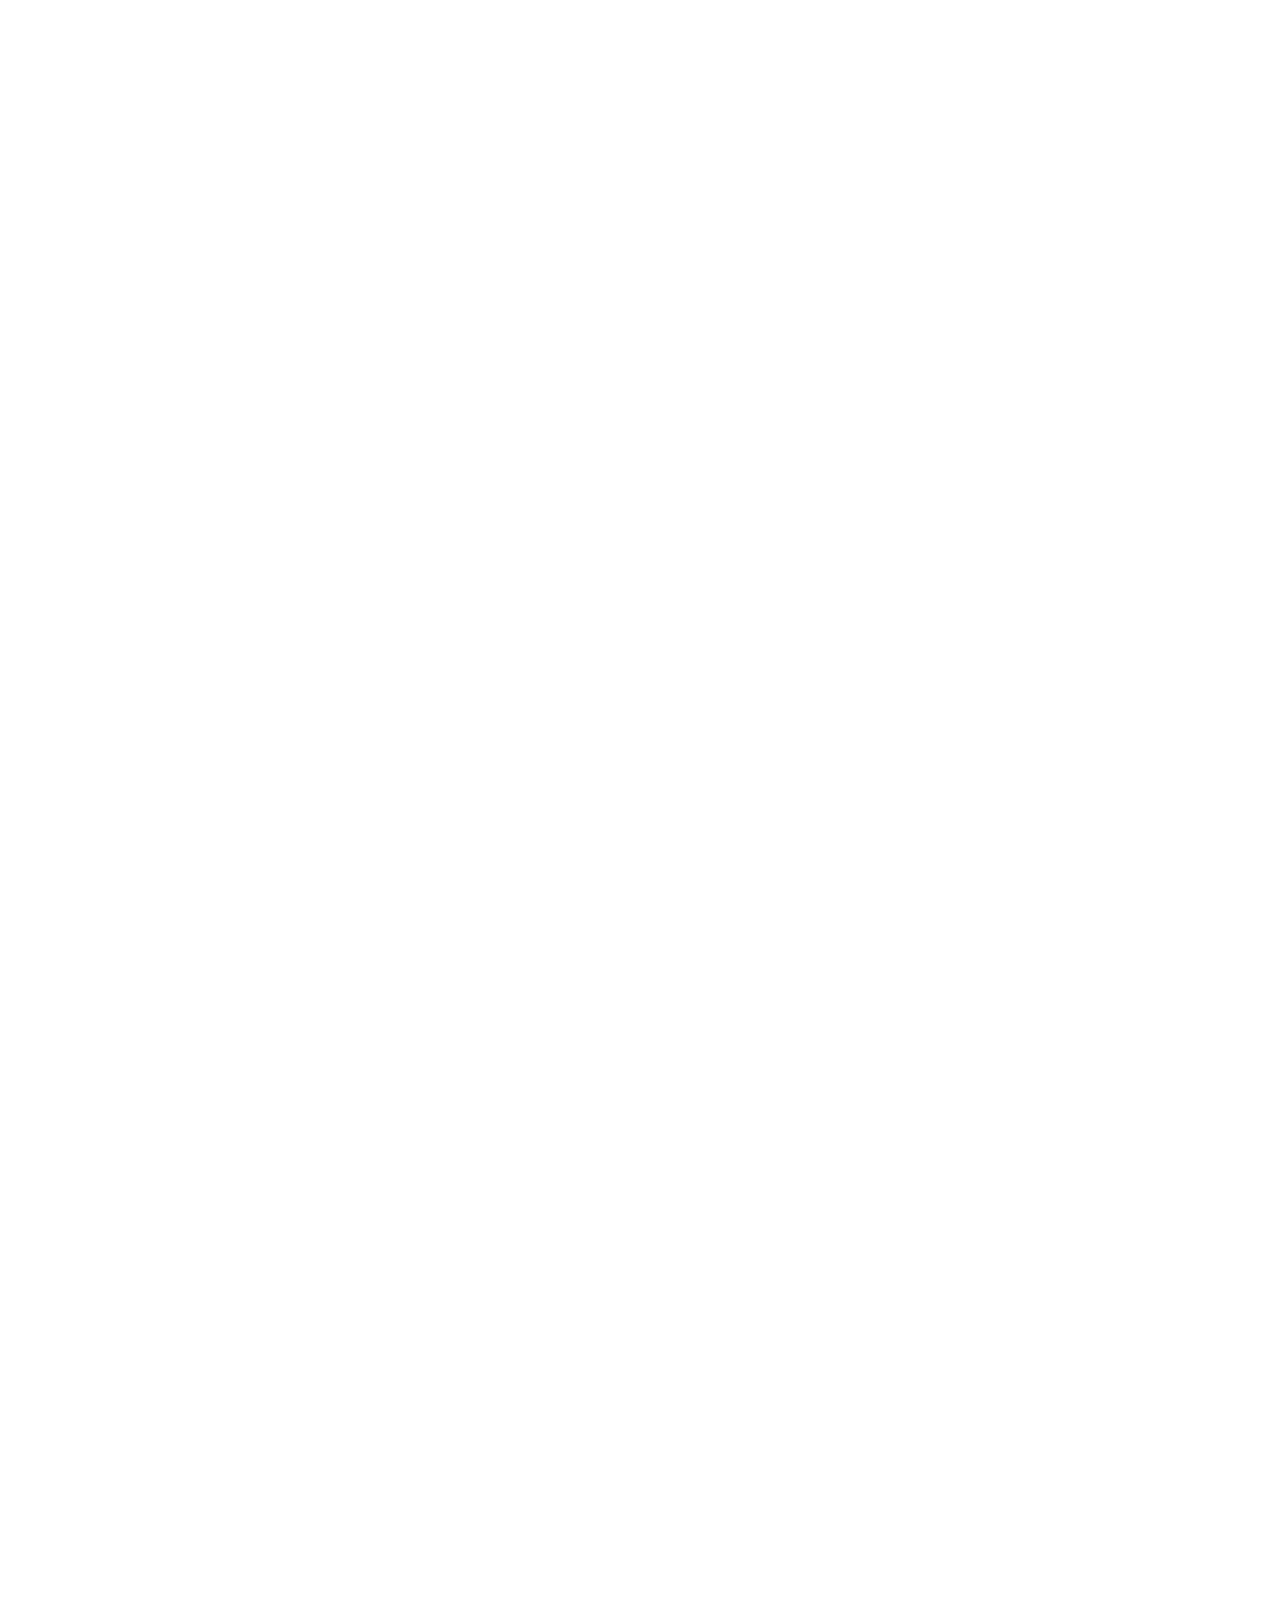
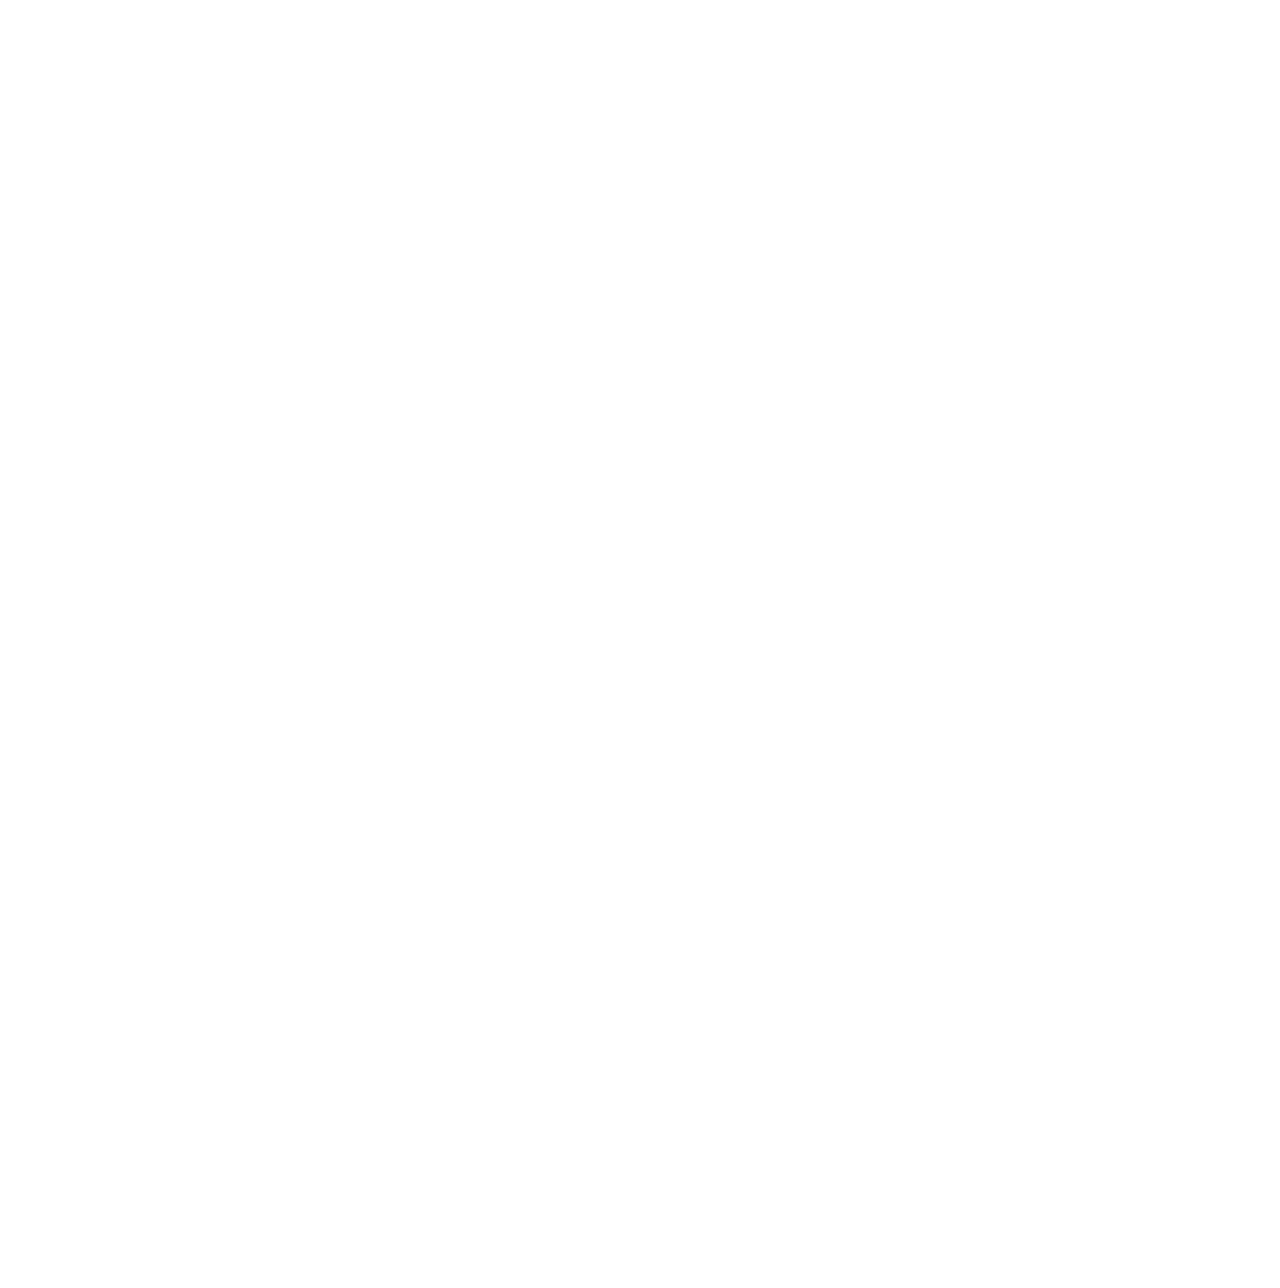
==== commit 180be0b0: "final push" ====
--- a/index.html
+++ b/index.html
@@ -9,17 +9,7 @@
 <body>
  
    
-<!--
-  __          __  _   _     _         _                             _____                                    _  _   
-  \ \        / / (_) | |   | |       | |                           / ____|                                  | || |  
-   \ \  /\  / /   _  | |_  | |__     | |   ___   __   __   ___    | |  __   _ __    ___    _   _   _ __     | || |_ 
-    \ \/  \/ /   | | | __| | '_ \    | |  / _ \  \ \ / /  / _ \   | | |_ | | '__|  / _ \  | | | | | '_ \    |__   _|
-     \  /\  /    | | | |_  | | | |   | | | (_) |  \ V /  |  __/   | |__| | | |    | (_) | | |_| | | |_) |      | |  
-      \/  \/     |_|  \__| |_| |_|   |_|  \___/    \_/    \___|    \_____| |_|     \___/   \__,_| | .__/       |_|  
-                                                                                                  | |               
-                                                                                                  |_|                 
--->                                                                                                 
-<!--HEADER STARTS-->
+
   <div class="header">
 
 
@@ -114,7 +104,7 @@
 
      <div class="textonhomepagedesk">
         <div class="body1text1">
-          <p> Below the ocean’s surface, there is a strange and still barerly discoverd world, which has an unimaginable value.  </p>
+          <p> Below the ocean’s surface, there is a strange and still barely discovered world, which has an unimaginable value.  </p>
         </div>
 
 
@@ -154,61 +144,53 @@
 
 
     <div class="item box-3">
-      <a href="index.html">
+      <a href="fish6.html">
         <img src="img/homepageimg3.jpg" alt="image" class="item ditem3" id="imtb"/>
       </a>
     </div>
 
 
-    <span class="spiecenamewithspace"> The twilight zone</span>
+    <span class="spiecenamewithspace"> The midnight zone </span>
 
     <div class="item box-4">
-      <a href="index.html">
+      <a href="fish7.html">
         <img src="img/homepageimg4.jpg" alt="image" class="item" id="imtb"/>
       </a>
     </div>
 
     <div class="item box-5">
-      <a href="index.html">
+      <a href="fish4.html">
         <img src="img/homepageimg5.jpg" alt="image" class="item" id="imtb"/>
       </a>
     </div>
 
 
     <div class="item box-6">
-      <a href="index.html">
+      <a href="fish3.html">
         <img src="img/homepageurl6.png" alt="image" class="item" id="imtb"/>
       </a>
     </div>
 
     <div class="item box-7">
-      <a href="index.html">
-        <img src="img/homepageimg7.jpg" alt="image" class="item" id="imtb"/>
-      </a>
-    </div>
-
-    
-
-    <span class="spiecenamewithspace"> TThe abyssal zone</span>
-
-    
-
-
-    <div class="item box-6">
-      <a href="index.html">
-        <img src="img/homepageimg13.jpg" alt="image" class="item" id="imtb"/>
-      </a>
-    </div>
-
+      <a href="fish5.html">
+        <img src="img/notusedyet.jpg" alt="image" class="item" id="imtb"/>
+      </a>
+    </div>
+
+    
+
+    <span class="spiecenamewithspace"> The abyssal zone</span>
+
+  
     <div class="item box-7">
-      <a href="index.html">
+      <a href="fish8.html">
         <img src="img/homepageimg14.jpg" alt="image" class="item" id="imtb"/>
       </a>
     </div>
 
 
     <div class="item box-7">
-      <a href="index.html">
+      <a href="plasticbag.html">
         <img src="img/plasticbag.jpg" alt="image" class="item" id="imtb"/>
       </a>
     </div>
@@ -242,7 +224,7 @@
               <figcaption>
                 <h2>Giant<span> Isopod</span></h2>
               </figcaption>
-              <a href="food.html"></a>
+              <a href="fish3.html"></a>
             </div>
 
 
@@ -282,7 +264,7 @@
             <figcaption>
               <h2>barreleye<span></span></h2>
             </figcaption>
-            <a href="food.html"></a>
+            <a href="fish4.html"></a>
           </div>
             <div class="space"></div>
             <div class="snip1107">
@@ -290,7 +272,7 @@
             <figcaption>
               <h2>Vampire<span> squid</span></h2>
             </figcaption>
-            <a href="food.html"></a>
+            <a href="fish5.html"></a>
             </div>
 
           </div>
@@ -313,7 +295,7 @@
                 <figcaption>
                   <h2>firefly <span> squid</span></h2>
                 </figcaption>
-                <a href="food.html"></a>
+                <a href="fish6.html"></a>
               </div>
     
    
@@ -332,7 +314,7 @@
         <figcaption>
           <h2>Anglerfish <span> </span></h2>
         </figcaption>
-        <a href="food.html"></a>
+        <a href="fish7.html"></a>
       </div>
 
       <div class="empty"></div>
@@ -344,7 +326,7 @@
         <figcaption>
           <h2>fangtooth <span> fish</span></h2>
         </figcaption>
-        <a href="food.html"></a>
+        <a href="fish8.html"></a>
       </div>
 
 
@@ -370,7 +352,7 @@
       <figcaption>
         <h2>Plastic <span> Bag</span></h2>
       </figcaption>
-      <a href="food.html"></a>
+      <a href="plasticbag.html"></a>
     </div>
 
 
--- a/css/style.css
+++ b/css/style.css
@@ -3,16 +3,6 @@
   margin: 0;
   font-family: 'Poppins', sans-serif;
   height: 100vh;
-  -webkit-perspective: 1px;
-          perspective: 1px;
-  -webkit-transform-style: preserve-3d;
-          transform-style: preserve-3d;
-  overflow-x: hidden;
-  overflow-y: auto;
-}
-
-html {
-  overflow: hidden;
 }
 
 /*HEADER STARTS*/
@@ -328,9 +318,10 @@
 }
 
 .header .logo #logo {
-  width: 45px;
-  height: 40px;
+  width: 35px;
+  height: 30px;
   padding-top: 10px;
+  padding-right: 30px;
 }
 
 .header .extension {
@@ -346,6 +337,7 @@
 .header #logoham {
   width: 135px;
   height: 120px;
+  padding-right: 30px;
 }
 
 /*HEADER ENDS*/
@@ -538,6 +530,18 @@
 
 /*DESKTOP CODE*/
 @media (min-width: 769px) {
+  body {
+    height: 100vh;
+    -webkit-perspective: 1px;
+            perspective: 1px;
+    -webkit-transform-style: preserve-3d;
+            transform-style: preserve-3d;
+    overflow-x: hidden;
+    overflow-y: auto;
+  }
+  html {
+    overflow: hidden;
+  }
   .header {
     display: none;
   }
